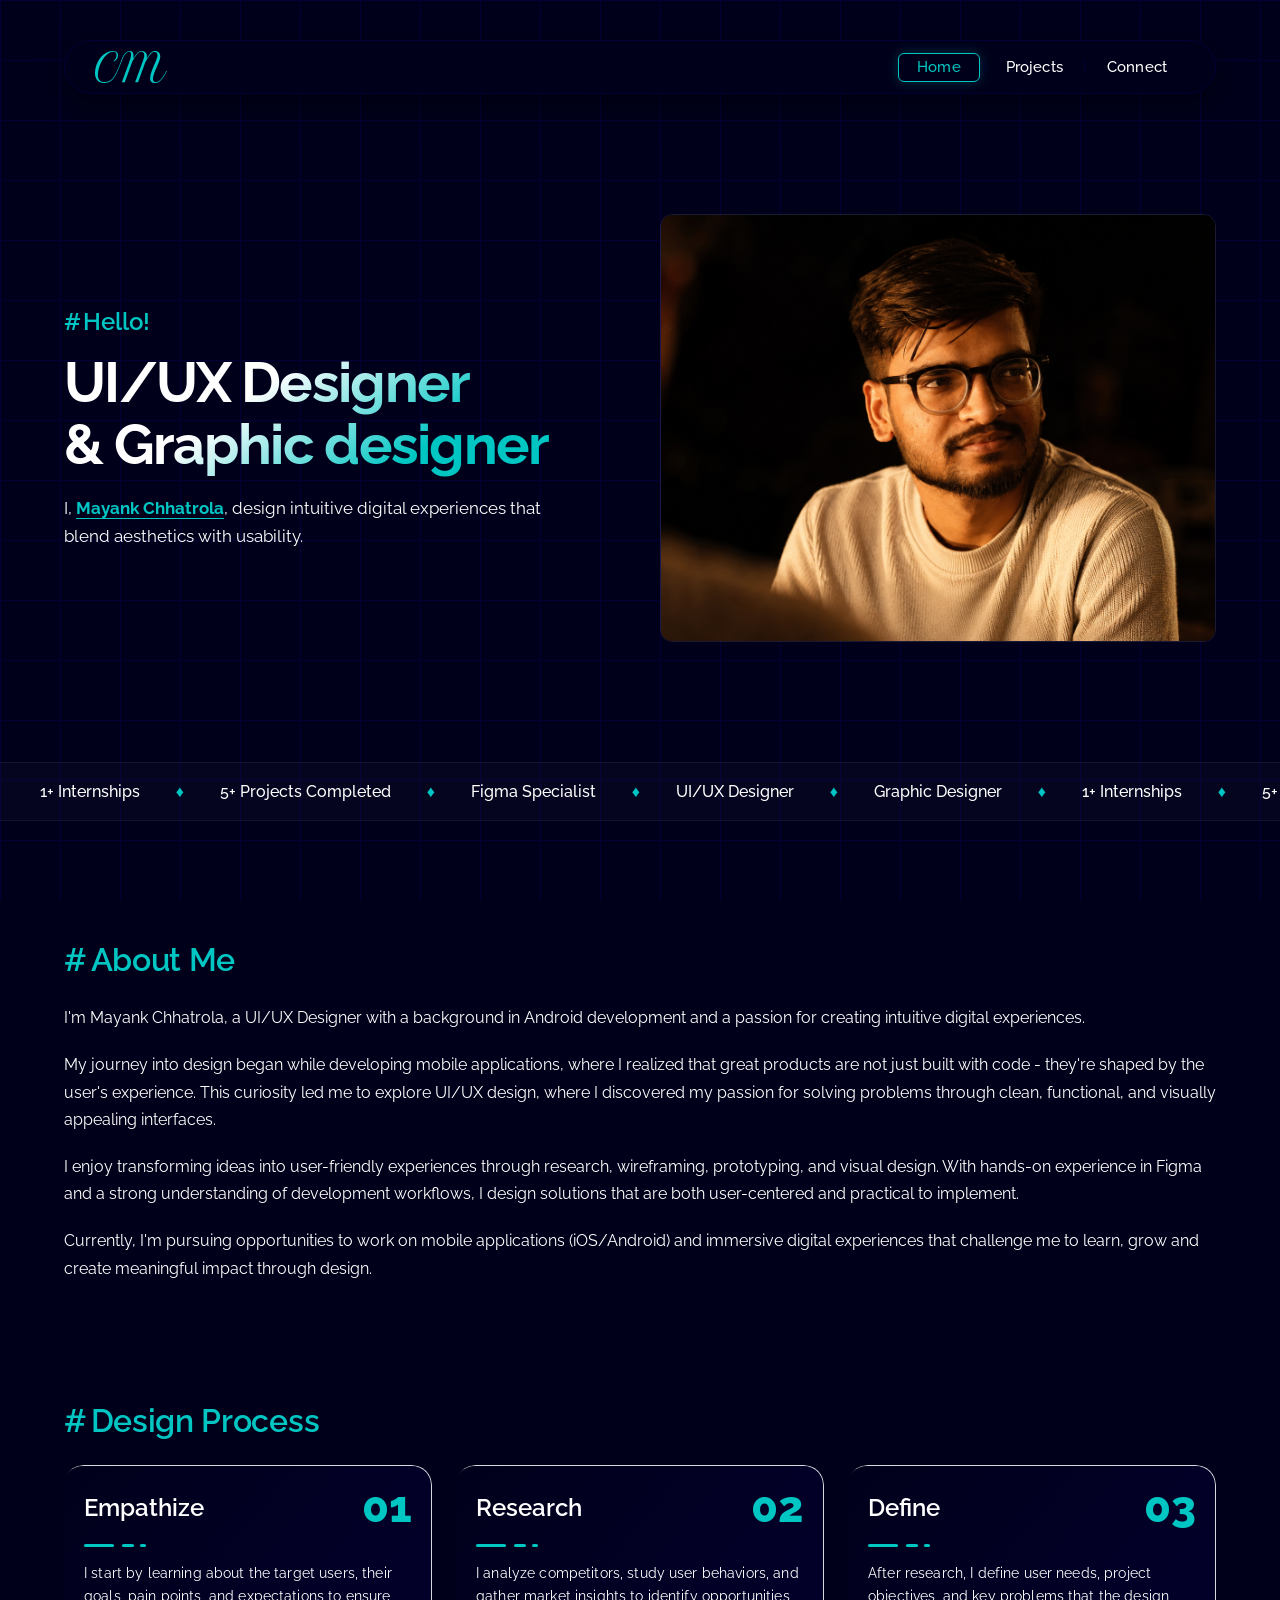
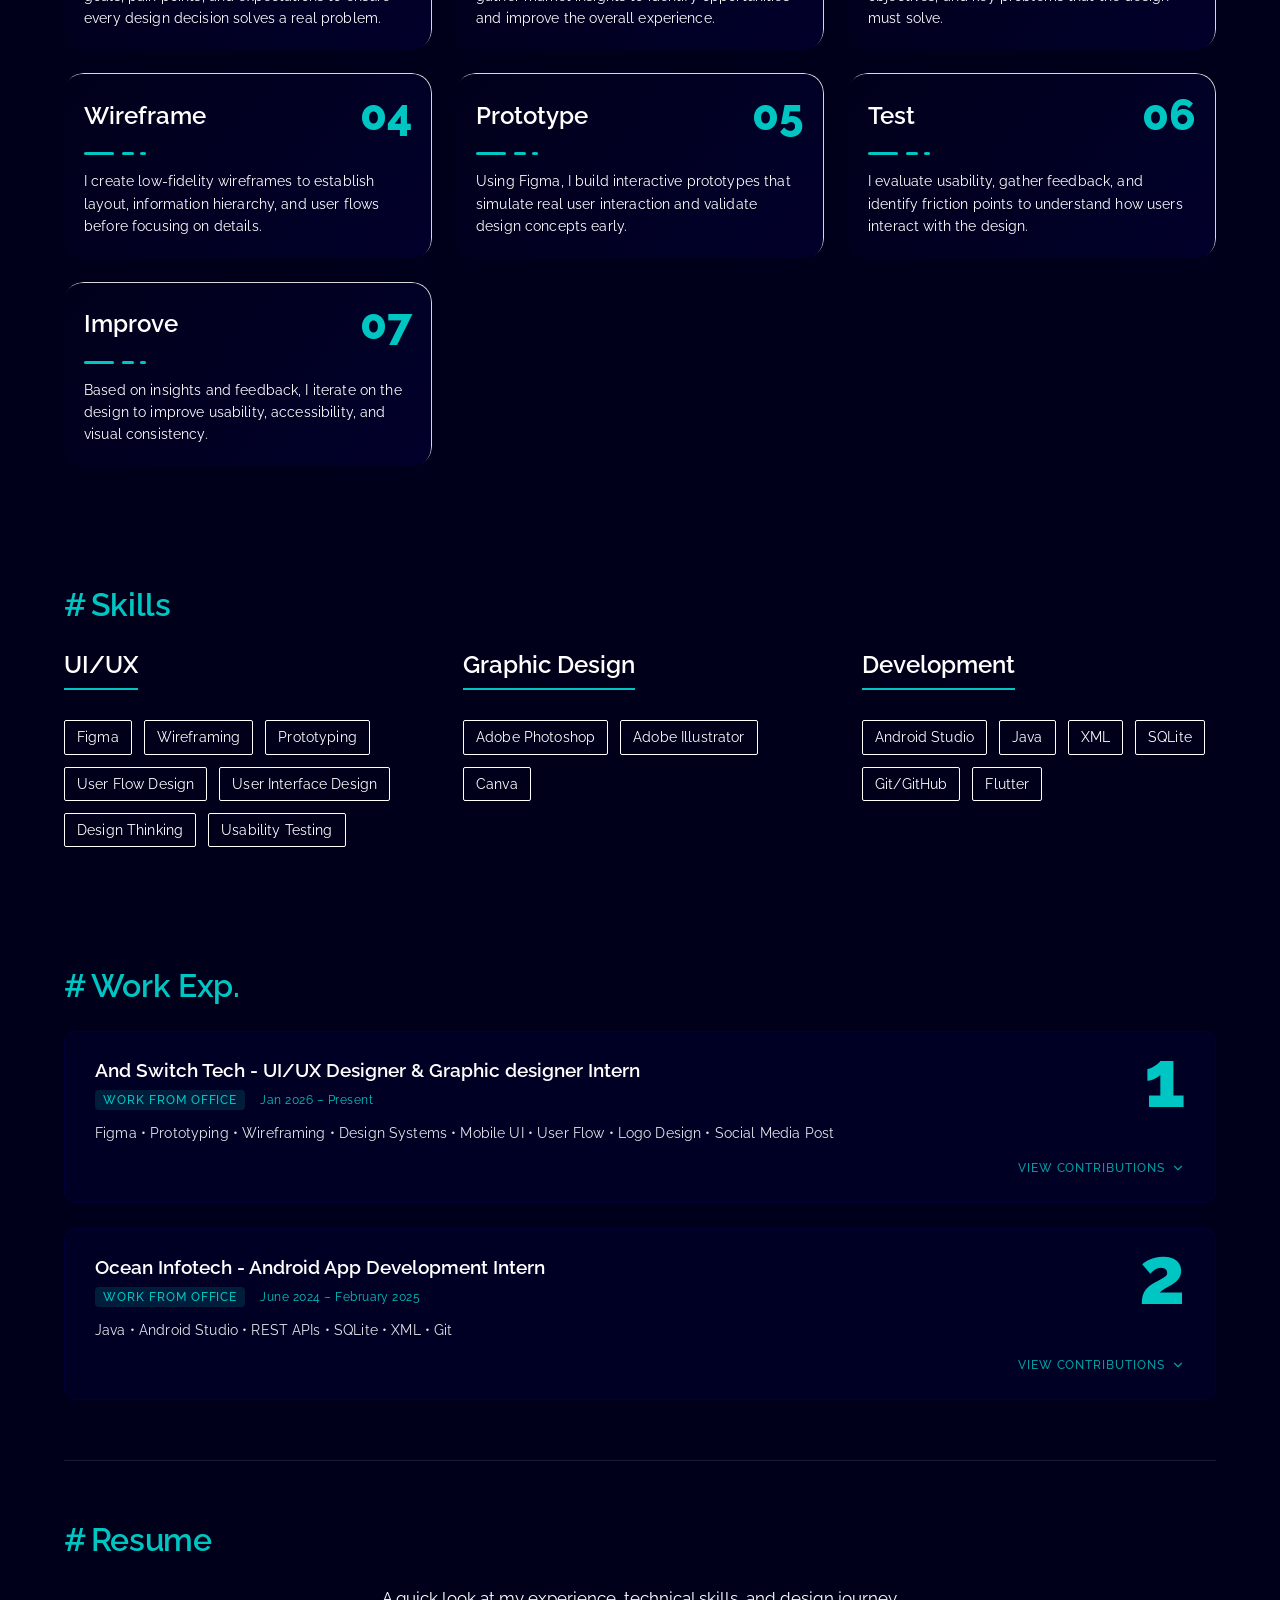
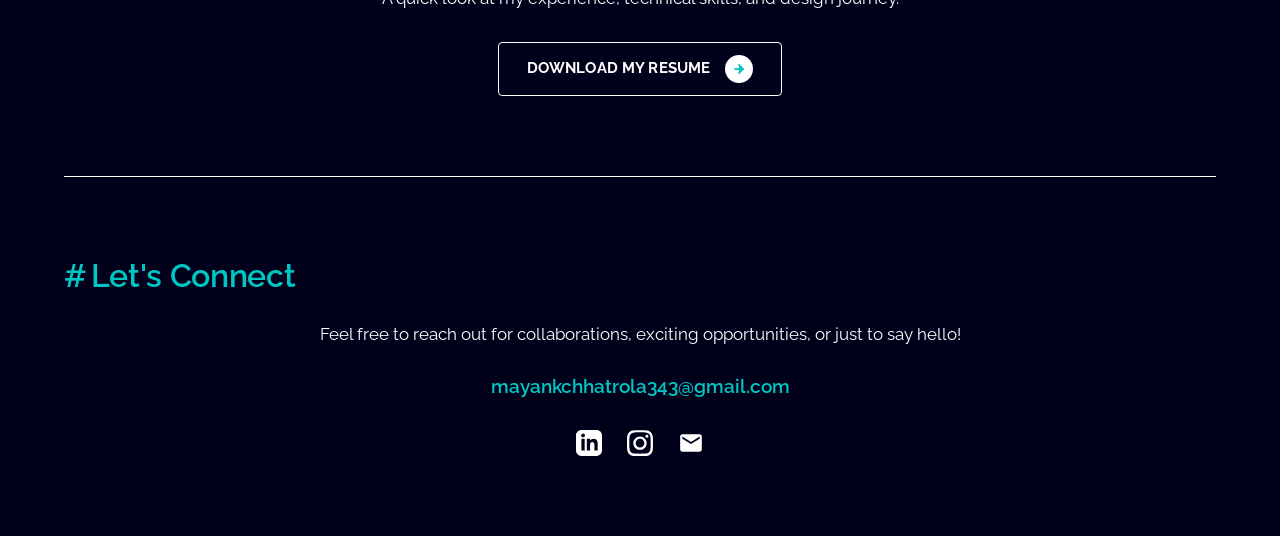
==== index.html @ 487e0be3 "Add files via upload" ====
<!DOCTYPE html>
<html lang="en">

<head>
  <meta charset="UTF-8">
  <meta name="viewport" content="width=device-width, initial-scale=1.0">
  <title>Mayank Chhatrola | UI/UX & Graphic Designer</title>
  <meta name="description"
    content="Portfolio of Mayank Chhatrola, a UI/UX Designer and Graphic Designer specializing in clean, functional interfaces and beautiful digital experiences.">
  <meta property="og:title" content="Mayank Chhatrola | UI/UX & Graphic Designer">
  <meta property="og:description"
    content="Portfolio of Mayank Chhatrola, a UI/UX Designer and Graphic Designer specializing in clean, functional interfaces and beautiful digital experiences.">
  <meta property="og:image" content="assets/hero-image.png">
  <meta property="og:type" content="website">
  <meta name="twitter:card" content="summary_large_image">
  <link rel="preconnect" href="https://fonts.googleapis.com">
  <link rel="preconnect" href="https://fonts.gstatic.com" crossorigin>
  <link rel="stylesheet" href="style.css">
  <link rel="icon" type="image/png" href="assets/favicon.png">
</head>

<body>

  <!-- Navigation capsule header -->
  <header class="container header-nav">
    <nav class="nav-capsule">
      <a href="index.html" class="logo-link">
        <img class="logo-img" src="assets/logo.png" alt="Mayank Chhatrola Logo">
      </a>
      <button class="nav-toggle-btn js-nav-toggle" aria-label="Toggle Navigation" aria-expanded="false"
        aria-controls="mobile-menu">
        <span class="bar"></span>
        <span class="bar"></span>
        <span class="bar"></span>
      </button>
      <ul class="nav-menu" id="mobile-menu">
        <li class="nav-item">
          <a href="index.html" class="nav-link js-nav-link">Home</a>
        </li>
        <li class="nav-separator">|</li>
        <li class="nav-item">
          <a href="projects.html" class="nav-link js-nav-link">Projects</a>
        </li>
        <li class="nav-separator">|</li>
        <li class="nav-item">
          <a href="connect.html" class="nav-link js-nav-link">Connect</a>
        </li>
      </ul>
    </nav>
  </header>

  <main class="container">

    <!-- Hero Section -->
    <section class="hero-section">
      <div class="hero-text-col">
        <div class="hero-greeting">Hello!</div>
        <h1 class="hero-gradient-title">
          UI/UX Designer<br>
          &amp; Graphic designer
        </h1>
        <p class="hero-description">
          I, <span class="name-highlight">Mayank Chhatrola</span>, design intuitive digital experiences that blend
          aesthetics with usability.
        </p>
      </div>
      <div class="hero-img-col">
        <!-- Image placeholder with JS handler link -->
        <img class="image-placeholder js-portfolio-image" src="assets/hero-image.png"
          alt="Mayank Chhatrola Hero Profile Mockup" decoding="async" loading="eager">
      </div>

    </section>

    <!-- Scrolling Icons Marquee Section -->
    <section class="marquee-container">
      <div class="marquee-content">
        <div class="marquee-track">
          <span class="marquee-item">1+ Internships</span>
          <span class="marquee-item">5+ Projects Completed</span>
          <span class="marquee-item">Figma Specialist</span>
          <span class="marquee-item">UI/UX Designer</span>
          <span class="marquee-item">Graphic Designer</span>
        </div>
        <div class="marquee-track">
          <span class="marquee-item">1+ Internships</span>
          <span class="marquee-item">5+ Projects Completed</span>
          <span class="marquee-item">Figma Specialist</span>
          <span class="marquee-item">UI/UX Designer</span>
          <span class="marquee-item">Graphic Designer</span>
        </div>
        <div class="marquee-track">
          <span class="marquee-item">1+ Internships</span>
          <span class="marquee-item">5+ Projects Completed</span>
          <span class="marquee-item">Figma Specialist</span>
          <span class="marquee-item">UI/UX Designer</span>
          <span class="marquee-item">Graphic Designer</span>
        </div>
        <div class="marquee-track">
          <span class="marquee-item">1+ Internships</span>
          <span class="marquee-item">5+ Projects Completed</span>
          <span class="marquee-item">Figma Specialist</span>
          <span class="marquee-item">UI/UX Designer</span>
          <span class="marquee-item">Graphic Designer</span>
        </div>
      </div>
    </section>

    <!-- About Me Section -->
    <section class="about-section" id="about">
      <h2 class="section-title">About Me</h2>
      <div class="about-text">
        <p>
          I'm Mayank Chhatrola, a UI/UX Designer with a background in Android development and a passion for creating
          intuitive digital experiences.
        </p>
        <p>
          My journey into design began while developing mobile applications, where I realized that great products are
          not just built with code - they're shaped by the user's experience. This curiosity led me to explore UI/UX
          design, where I discovered my passion for solving problems through clean, functional, and visually appealing
          interfaces.
        </p>
        <p>
          I enjoy transforming ideas into user-friendly experiences through research, wireframing, prototyping, and
          visual design. With hands-on experience in Figma and a strong understanding of development workflows, I design
          solutions that are both user-centered and practical to implement.
        </p>
        <p>
          Currently, I'm pursuing opportunities to work on mobile applications (iOS/Android) and immersive digital
          experiences that challenge me to learn, grow and create meaningful impact through design.
        </p>
      </div>
    </section>

    <!-- Design Process Section -->
    <section class="design-process-section">
      <h2 class="section-title">Design Process</h2>

      <div class="process-grid">
        <!-- Box 01 -->
        <div class="process-card">

          <div class="process-header">
            <span class="process-title">Empathize</span>
            <span class="process-number">01</span>
          </div>
          <hr class="process-dashed-line">
          <p class="process-desc">
            I start by learning about the target users, their goals, pain points, and expectations to ensure every
            design decision solves a real problem.
          </p>
        </div>

        <!-- Box 02 -->
        <div class="process-card">
          <div class="process-header">
            <span class="process-title">Research</span>
            <span class="process-number">02</span>
          </div>
          <hr class="process-dashed-line">
          <p class="process-desc">
            I analyze competitors, study user behaviors, and gather market insights to identify opportunities and
            improve the overall experience.
          </p>
        </div>

        <!-- Box 03 -->
        <div class="process-card">
          <div class="process-header">
            <span class="process-title">Define</span>
            <span class="process-number">03</span>
          </div>
          <hr class="process-dashed-line">
          <p class="process-desc">
            After research, I define user needs, project objectives, and key problems that the design must solve.
          </p>
        </div>

        <!-- Box 04 -->
        <div class="process-card">
          <div class="process-header">
            <span class="process-title">Wireframe</span>
            <span class="process-number">04</span>
          </div>
          <hr class="process-dashed-line">
          <p class="process-desc">
            I create low-fidelity wireframes to establish layout, information hierarchy, and user flows before focusing
            on details.
          </p>
        </div>

        <!-- Box 05 -->
        <div class="process-card">
          <div class="process-header">
            <span class="process-title">Prototype</span>
            <span class="process-number">05</span>
          </div>
          <hr class="process-dashed-line">
          <p class="process-desc">
            Using Figma, I build interactive prototypes that simulate real user interaction and validate design concepts
            early.
          </p>
        </div>

        <!-- Box 06 -->
        <div class="process-card">
          <div class="process-header">
            <span class="process-title">Test</span>
            <span class="process-number">06</span>
          </div>
          <hr class="process-dashed-line">
          <p class="process-desc">
            I evaluate usability, gather feedback, and identify friction points to understand how users interact with
            the design.
          </p>
        </div>

        <!-- Box 07 -->
        <div class="process-card">
          <div class="process-header">
            <span class="process-title">Improve</span>
            <span class="process-number">07</span>
          </div>
          <hr class="process-dashed-line">
          <p class="process-desc">
            Based on insights and feedback, I iterate on the design to improve usability, accessibility, and visual
            consistency.
          </p>
        </div>
      </div>
    </section>

    <!-- Skills Section -->
    <section class="skills-section">
      <h2 class="section-title">Skills</h2>

      <div class="skills-grid">
        <!-- UI/UX -->
        <div class="skills-col">
          <h3 class="skill-col-title">UI/UX</h3>
          <div class="skill-list">
            <span class="skill-pill">Figma</span>
            <span class="skill-pill">Wireframing</span>
            <span class="skill-pill">Prototyping</span>
            <span class="skill-pill">User Flow Design</span>
            <span class="skill-pill">User Interface Design</span>
            <span class="skill-pill">Design Thinking</span>
            <span class="skill-pill">Usability Testing</span>
          </div>
        </div>

        <!-- Graphic Design -->
        <div class="skills-col">
          <h3 class="skill-col-title">Graphic Design</h3>
          <div class="skill-list">
            <span class="skill-pill">Adobe Photoshop</span>
            <span class="skill-pill">Adobe Illustrator</span>
            <span class="skill-pill">Canva</span>
          </div>
        </div>

        <!-- Development -->
        <div class="skills-col">
          <h3 class="skill-col-title">Development</h3>
          <div class="skill-list">
            <span class="skill-pill">Android Studio</span>
            <span class="skill-pill">Java</span>
            <span class="skill-pill">XML</span>
            <span class="skill-pill">SQLite</span>
            <span class="skill-pill">Git/GitHub</span>
            <span class="skill-pill">Flutter</span>
          </div>
        </div>
      </div>
    </section>

    <!-- Work Exp. Section -->
    <section class="experience-section">
      <h2 class="section-title">Work Exp.</h2>

      <div class="exp-list">
        <!-- Internship 1 (And Switch Tech) -->
        <div class="exp-card js-exp-card">
          <div class="exp-card-header">
            <div class="exp-card-header-left">
              <div class="exp-card-title">And Switch Tech - UI/UX Designer &amp; Graphic designer Intern</div>
              <div class="exp-card-sub">
                <span class="exp-work-tag">Work From Office</span>
                <span class="exp-card-date">Jan 2026 – Present</span>
              </div>
              <div class="exp-card-skills">
                Figma • Prototyping • Wireframing • Design Systems • Mobile UI • User Flow • Logo Design • Social Media
                Post
              </div>
            </div>
            <div class="exp-card-header-right">
              <div class="exp-card-number">1</div>
            </div>
          </div>

          <div class="exp-accordion-toggle" aria-expanded="false" role="button" tabindex="0">
            <span class="js-toggle-text">View Contributions</span>
            <svg class="exp-toggle-icon js-toggle-icon" width="14" height="14" viewBox="0 0 24 24" fill="none"
              stroke="currentColor" stroke-width="2" stroke-linecap="round" stroke-linejoin="round" aria-hidden="true">
              <polyline points="6 9 12 15 18 9"></polyline>
            </svg>
          </div>

          <div class="exp-card-details js-exp-details" aria-hidden="true">
            <div class="exp-details-inner">
              <h4 class="exp-details-title">Key Contributions</h4>
              <ul class="exp-details-list">
                <li>Designed mobile application wireframes and high-fidelity UI screens in Figma following modern design
                  principles.</li>
                <li>Built interactive prototypes to validate user flows and improve navigation before development.</li>
                <li>Collaborated closely with developers to ensure accurate implementation and maintain design
                  consistency.</li>
                <li>Applied typography, spacing, color systems, and visual hierarchy to create clean, accessible
                  interfaces.</li>
                <li>Participated in design reviews and iterated on feedback to continuously enhance the user experience.
                </li>
                <li>Created supporting visual assets, including icons and illustrations, to strengthen the product's
                  visual identity.</li>
              </ul>
            </div>
          </div>
        </div>

        <!-- Internship 2 (Ocean Infotech) -->
        <div class="exp-card js-exp-card">
          <div class="exp-card-header">
            <div class="exp-card-header-left">
              <div class="exp-card-title">Ocean Infotech - Android App Development Intern</div>
              <div class="exp-card-sub">
                <span class="exp-work-tag">Work From Office</span>
                <span class="exp-card-date">June 2024 – February 2025</span>
              </div>
              <div class="exp-card-skills">
                Java • Android Studio • REST APIs • SQLite • XML • Git
              </div>
            </div>
            <div class="exp-card-header-right">
              <div class="exp-card-number">2</div>
            </div>
          </div>

          <div class="exp-accordion-toggle" aria-expanded="false" role="button" tabindex="0">
            <span class="js-toggle-text">View Contributions</span>
            <svg class="exp-toggle-icon js-toggle-icon" width="14" height="14" viewBox="0 0 24 24" fill="none"
              stroke="currentColor" stroke-width="2" stroke-linecap="round" stroke-linejoin="round" aria-hidden="true">
              <polyline points="6 9 12 15 18 9"></polyline>
            </svg>
          </div>

          <div class="exp-card-details js-exp-details" aria-hidden="true">
            <div class="exp-details-inner">
              <h4 class="exp-details-title">Key Contributions</h4>
              <ul class="exp-details-list">
                <li>Designed mobile application wireframes and high-fidelity UI screens in Figma following modern design
                  principles.</li>
                <li>Built interactive prototypes to validate user flows and improve navigation before development.</li>
                <li>Collaborated closely with developers to ensure accurate implementation and maintain design
                  consistency.</li>
                <li>Applied typography, spacing, color systems, and visual hierarchy to create clean, accessible
                  interfaces.</li>
                <li>Participated in design reviews and iterated on feedback to continuously enhance the user experience.
                </li>
                <li>Created supporting visual assets, including icons and illustrations, to strengthen the product's
                  visual identity.</li>
              </ul>
            </div>
          </div>
        </div>
      </div>
    </section>

    <!-- Resume Section -->
    <section class="resume-section">
      <h2 class="section-title" id="resume">Resume</h2>
      <p class="resume-desc">A quick look at my experience, technical skills, and design journey.</p>
      <div class="resume-btn-container">
        <a href="https://drive.google.com/file/d/1R5UTIlZV-FswyALr0wPgxHbS539or9gP/view?usp=sharing" target="_blank"
          class="btn-download-resume js-download-resume">
          <span>DOWNLOAD MY RESUME</span>
          <div class="arrow-circle">
            <!-- Arrow SVG -->
            <svg class="resume-arrow-icon" viewBox="0 0 24 24" fill="none" stroke="currentColor" stroke-width="3"
              stroke-linecap="round" stroke-linejoin="round">
              <line x1="5" y1="12" x2="19" y2="12"></line>
              <polyline points="12 5 19 12 12 19"></polyline>
            </svg>
          </div>
        </a>
      </div>
    </section>

    <!-- Let's Connect Footer -->
    <footer class="connect-section" id="connect">
      <h2 class="section-title">Let's Connect</h2>
      <p class="connect-desc">Feel free to reach out for collaborations, exciting opportunities, or just to say hello!
      </p>
      <a href="mailto:mayankchhatrola343@gmail.com" class="connect-email">mayankchhatrola343@gmail.com</a>

      <ul class="social-links">
        <li>
          <a href="https://www.linkedin.com/in/mayank-chhatrola-0a7b10292" target="_blank" aria-label="LinkedIn"
            class="social-icon-link">
            <!-- LinkedIn SVG Icon -->
            <svg viewBox="0 0 24 24">
              <path
                d="M19 0h-14c-2.761 0-5 2.239-5 5v14c0 2.761 2.239 5 5 5h14c2.762 0 5-2.239 5-5v-14c0-2.761-2.238-5-5-5zm-11 19h-3v-11h3v11zm-1.5-12.268c-.966 0-1.75-.779-1.75-1.75s.784-1.75 1.75-1.75 1.75.779 1.75 1.75-.784 1.75-1.75 1.75zm13.5 12.268h-3v-5.604c0-3.368-4-3.113-4 0v5.604h-3v-11h3v1.765c1.396-2.586 7-2.777 7 2.476v6.759z" />
            </svg>
          </a>
        </li>
        <li>
          <a href="https://www.instagram.com/mayank.chhatrola?igsh=YTh2ZDJmMm5wZDFm" target="_blank"
            aria-label="Instagram" class="social-icon-link">
            <!-- Instagram SVG Icon -->
            <svg viewBox="0 0 24 24">
              <path
                d="M12 2.163c3.204 0 3.584.012 4.85.07 3.252.148 4.771 1.691 4.919 4.919.058 1.265.069 1.645.069 4.849 0 3.205-.012 3.584-.069 4.849-.149 3.225-1.664 4.771-4.919 4.919-1.266.058-1.644.07-4.85.07-3.204 0-3.584-.012-4.849-.07-3.26-.149-4.771-1.699-4.919-4.92-.058-1.265-.07-1.644-.07-4.849 0-3.204.013-3.583.07-4.849.149-3.227 1.664-4.771 4.919-4.919 1.266-.057 1.645-.069 4.849-.069zm0-2c-3.259 0-3.667.014-4.947.072-4.358.2-6.78 2.618-6.98 6.98-.059 1.281-.073 1.689-.073 4.948 0 3.259.014 3.668.072 4.948.2 4.358 2.618 6.78 6.98 6.98 1.281.058 1.689.072 4.948.072 3.259 0 3.668-.014 4.948-.072 4.354-.2 6.782-2.618 6.979-6.98.059-1.28.073-1.689.073-4.948 0-3.259-.014-3.667-.072-4.947-.196-4.354-2.617-6.78-6.979-6.98-1.281-.059-1.69-.073-4.949-.073zm0 5.838c-3.403 0-6.162 2.759-6.162 6.162s2.759 6.163 6.162 6.163 6.162-2.759 6.162-6.163c0-3.403-2.759-6.162-6.162-6.162zm0 10.162c-2.209 0-4-1.79-4-4 0-2.209 1.791-4 4-4s4 1.791 4 4c0 2.21-1.791 4-4 4zm6.406-11.845c-.796 0-1.441.645-1.441 1.44s.645 1.44 1.441 1.44c.795 0 1.439-.645 1.439-1.44s-.644-1.44-1.439-1.44z" />
            </svg>
          </a>
        </li>
        <li>
          <a href="mailto:mayankchhatrola343@gmail.com" target="_blank" aria-label="Gmail" class="social-icon-link">
            <!-- Gmail SVG Envelope Icon -->
            <svg viewBox="0 0 24 24">
              <path
                d="M20 4H4c-1.1 0-1.99.9-1.99 2L2 18c0 1.1.9 2 2 2h16c1.1 0 2-.9 2-2V6c0-1.1-.9-2-2-2zm0 4l-8 5-8-5V6l8 5 8-5v2z" />
            </svg>
          </a>
        </li>
      </ul>
    </footer>

  </main>

  <script src="script.js"></script>
</body>

</html>
---- style.css ----
/* 
  Portfolio Style Sheet
  Designer: Mayank Chhatrola (UI/UX & Graphic Designer)
  Font: Raleway
  Color Scheme: Dark Blue/Indigo (#01001B) with Glowing Teal highlights (#00C6C3)
*/

/* --- Font Setup --- */
@import url('https://fonts.googleapis.com/css2?family=Playball&family=Raleway:wght@400;500;600;700;800&display=swap');

/* --- Custom Variables & Reset --- */
:root {
  /* Font Families */
  --font-primary: 'Raleway', sans-serif;
  --font-cursive: 'Playball', cursive;
  --font-accent: 'Raleway', sans-serif;

  /* --- Unified Typography Sizing (Fluid clamp curves) --- */
  --fs-hero-title: clamp(40px, 4.5vw, 56px);
  --fs-page-heading: clamp(32px, 3.5vw, 42px);
  --fs-section-heading: clamp(26px, 2.5vw, 32px);
  --fs-sub-heading: clamp(20px, 2vw, 24px);
  --fs-card-title: clamp(18px, 1.5vw, 20px);
  --fs-large-body: clamp(17px, 1.25vw, 18px);
  --fs-body: 16px;
  --fs-small-body: 14px;
  --fs-label: 12px;
  --fs-button: 15px;
  --fs-navigation: 15px;
  --fs-caption: 12px;

  /* Font Weights */
  --fw-hero-title: 700;
  --fw-page-heading: 700;
  --fw-section-heading: 600;
  --fw-sub-heading: 600;
  --fw-card-title: 600;
  --fw-large-body: 400;
  --fw-body: 400;
  --fw-small-body: 400;
  --fw-label: 500;
  --fw-button: 500;
  --fw-navigation: 500;
  --fw-caption: 400;

  /* Line Heights */
  --lh-hero-title: 1.1;
  --lh-page-heading: 1.15;
  --lh-section-heading: 1.2;
  --lh-sub-heading: 1.3;
  --lh-card-title: 1.4;
  --lh-large-body: 1.65;
  --lh-body: 1.7;
  --lh-small-body: 1.6;
  --lh-label: 1.4;
  --lh-button: 1.0;
  --lh-navigation: 1.0;
  --lh-caption: 1.5;

  /* Letter Spacings */
  --ls-hero-title: -0.03em;
  --ls-page-heading: -0.02em;
  --ls-section-heading: -0.01em;
  --ls-sub-heading: 0em;
  --ls-card-title: 0em;
  --ls-large-body: 0em;
  --ls-body: 0em;
  --ls-small-body: 0.01em;
  --ls-label: 0.08em;
  --ls-button: 0.01em;
  --ls-navigation: 0.01em;
  --ls-caption: 0.04em;

  /* Colors */
  --color-bg: #01001B;
  --color-text-main: #FFFFFF;
  --color-accent: #00C6C3;
  /* Label color */
  --color-grid: #020036;
  /* Grid lines color */
  --color-border: rgba(255, 255, 255, 0.1);
  --color-card-bg-gradient-start: #01001B;
  --color-card-bg-gradient-end: #02002B;
  --velor-dark-background: #111111;
  --velor-off-white: #FEFEFE;
  --velor-forest-green: #0E3B2E;
}

* {
  box-sizing: border-box;
  margin: 0;
  padding: 0;
}

/* Accessibility: Better focus states for keyboard navigation */
*:focus-visible {
  outline: 2px solid var(--color-accent);
  outline-offset: 4px;
}

/* Accessibility: Respect user settings for reduced motion */
@media (prefers-reduced-motion: reduce) {
  * {
    animation-duration: 0.01ms !important;
    animation-iteration-count: 1 !important;
    transition-duration: 0.01ms !important;
    scroll-behavior: auto !important;
  }
}

html {
  scroll-behavior: smooth;
}

/* --- Unified Typography Helper Classes --- */
.font-hero-title {
  font-size: var(--fs-hero-title);
  font-weight: var(--fw-hero-title);
  line-height: var(--lh-hero-title);
  letter-spacing: var(--ls-hero-title);
}

.font-page-heading {
  font-size: var(--fs-page-heading);
  font-weight: var(--fw-page-heading);
  line-height: var(--lh-page-heading);
  letter-spacing: var(--ls-page-heading);
}

.font-section-heading {
  font-size: var(--fs-section-heading);
  font-weight: var(--fw-section-heading);
  line-height: var(--lh-section-heading);
  letter-spacing: var(--ls-section-heading);
}

.font-sub-heading {
  font-size: var(--fs-sub-heading);
  font-weight: var(--fw-sub-heading);
  line-height: var(--lh-sub-heading);
  letter-spacing: var(--ls-sub-heading);
}

.font-card-title {
  font-size: var(--fs-card-title);
  font-weight: var(--fw-card-title);
  line-height: var(--lh-card-title);
  letter-spacing: var(--ls-card-title);
}

.font-large-body {
  font-size: var(--fs-large-body);
  font-weight: var(--fw-large-body);
  line-height: var(--lh-large-body);
  letter-spacing: var(--ls-large-body);
}

.font-body {
  font-size: var(--fs-body);
  font-weight: var(--fw-body);
  line-height: var(--lh-body);
  letter-spacing: var(--ls-body);
}

.font-small-body {
  font-size: var(--fs-small-body);
  font-weight: var(--fw-small-body);
  line-height: var(--lh-small-body);
  letter-spacing: var(--ls-small-body);
}

.font-label {
  font-size: var(--fs-label);
  font-weight: var(--fw-label);
  line-height: var(--lh-label);
  letter-spacing: var(--ls-label);
  text-transform: uppercase;
}

.font-caption {
  font-size: var(--fs-caption);
  font-weight: var(--fw-caption);
  line-height: var(--lh-caption);
  letter-spacing: var(--ls-caption);
}

.font-button {
  font-size: var(--fs-button);
  font-weight: var(--fw-button);
  line-height: var(--lh-button);
  letter-spacing: var(--ls-button);
}

.font-navigation {
  font-size: var(--fs-navigation);
  font-weight: var(--fw-navigation);
  line-height: var(--lh-navigation);
  letter-spacing: var(--ls-navigation);
}

body {
  background-color: var(--color-bg);
  color: var(--color-text-main);
  font-family: var(--font-primary);
  line-height: 1.6;
  overflow-x: hidden;
  position: relative;
}

/* --- Indigo/Blue Grid Background --- */
body::before {
  content: '';
  position: fixed;
  top: 0;
  left: 0;
  width: 100vw;
  height: 100vh;
  background-image:
    linear-gradient(to right, var(--color-grid) 1px, transparent 1px),
    linear-gradient(to bottom, var(--color-grid) 1px, transparent 1px);
  background-size: 60px 60px;
  pointer-events: none;
  z-index: -1;
}

/* --- Layout Containers --- */
.container {
  width: 90%;
  max-width: 1200px;
  margin: 0 auto;
  padding: 20px 0;
}

/* --- Navigation Capsule --- */
.header-nav {
  position: sticky;
  top: 20px;
  z-index: 100;
  margin-bottom: 40px;
}

.nav-capsule {
  background: rgba(1, 0, 27, 0.7);
  /* glassmorphism navigation background */
  backdrop-filter: blur(12px);
  border: 1px solid var(--color-grid);
  border-radius: 50px;
  display: flex;
  justify-content: space-between;
  align-items: center;
  padding: 10px 30px;
  box-shadow: 0 10px 30px rgba(0, 0, 0, 0.4);
  max-width: 1200px;
  margin: 0 auto;
}

.nav-toggle-btn {
  display: none;
  background: transparent;
  border: none;
  cursor: pointer;
  flex-direction: column;
  justify-content: space-between;
  width: 25px;
  height: 18px;
  padding: 0;
  z-index: 105;
  /* Must be above mobile menu */
}

.nav-toggle-btn .bar {
  width: 100%;
  height: 2px;
  background-color: var(--color-text-main);
  transition: all 0.3s cubic-bezier(0.16, 1, 0.3, 1);
  border-radius: 2px;
}

.nav-toggle-btn.active .bar:nth-child(1) {
  transform: translateY(8px) rotate(45deg);
  background-color: var(--color-accent);
}

.nav-toggle-btn.active .bar:nth-child(2) {
  opacity: 0;
}

.nav-toggle-btn.active .bar:nth-child(3) {
  transform: translateY(-8px) rotate(-45deg);
  background-color: var(--color-accent);
}

.logo-link {
  text-decoration: none;
  display: flex;
  align-items: center;
}

.logo-text {
  font-family: var(--font-cursive);
  font-size: 28px;
  color: var(--color-accent);
  font-weight: bold;
}

.logo-img {
  height: 32px;
  width: auto;
  display: block;
}

.nav-menu {
  display: flex;
  align-items: center;
  list-style: none;
}

.nav-item {
  display: flex;
  align-items: center;
}

.nav-link {
  font-family: var(--font-primary);
  font-size: var(--fs-navigation);
  font-weight: var(--fw-navigation);
  line-height: var(--lh-navigation);
  letter-spacing: var(--ls-navigation);
  color: var(--color-text-main);
  text-decoration: none;
  transition: all 0.3s ease;
  padding: 6px 18px;
}

.nav-link:hover {
  color: var(--color-accent);
}

.nav-separator {
  color: var(--color-grid);
  margin: 0 2px;
  font-size: 16px;
  user-select: none;
}

.nav-link.active-link {
  border: 1.5px solid var(--color-accent);
  border-radius: 6px;
  color: var(--color-accent);
  font-weight: var(--fw-navigation);
  box-shadow: 0 0 12px rgba(0, 198, 195, 0.25);
}

/* --- Section Headings --- */
.section-title {
  font-size: var(--fs-section-heading);
  font-weight: var(--fw-section-heading);
  line-height: var(--lh-section-heading);
  letter-spacing: var(--ls-section-heading);
  color: var(--color-accent);
  margin-bottom: 25px;
  display: flex;
  align-items: center;
}

.section-title::before {
  content: '#';
  margin-right: 4px;
  color: var(--color-accent);
}

/* --- Placeholders --- */
.image-placeholder {
  width: 100%;
  height: 100%;
  display: block;
  object-fit: cover;
  border: 1.5px solid var(--color-border);
  border-radius: 12px;
  transition: border-color 0.3s ease, transform 0.5s ease;
}

.image-placeholder:hover {
  border-color: var(--color-accent);
}

/* CSS fallback styles if an image tag is replaced by JS fallback */
.placeholder-replacement {
  aspect-ratio: 1.5;
  min-height: 250px;
  background-color: #1E1E2F;
  border: 1.5px solid var(--color-border);
  border-radius: 12px;
  display: flex;
  flex-direction: column;
  align-items: center;
  justify-content: center;
  color: var(--color-text-muted);
  font-size: var(--fs-small-body);
  font-family: var(--font-primary);
  text-align: center;
  padding: 25px;
  transition: border-color 0.3s ease, background-color 0.3s ease, transform 0.5s ease;
}

.placeholder-replacement:hover {
  border-color: var(--color-accent) !important;
  background-color: #25253F !important;
}

/* --- Hero Section --- */
.hero-section {
  display: flex;
  align-items: center;
  justify-content: space-between;
  gap: 40px;
  padding: 60px 0;
}

.hero-text-col {
  width: 50%;
  display: flex;
  flex-direction: column;
}


.hero-img-col {
  width: 50%;
  aspect-ratio: 1.3;
  height: auto;
  overflow: hidden;
  border-radius: 12px;
}

.hero-greeting {
  font-size: var(--fs-sub-heading);
  font-weight: var(--fw-sub-heading);
  line-height: var(--lh-sub-heading);
  letter-spacing: var(--ls-sub-heading);
  color: var(--color-accent);
  margin-bottom: 15px;
}

.hero-greeting::before {
  content: '#';
  color: var(--color-accent);
  margin-right: 2px;
}

.hero-gradient-title {
  font-size: var(--fs-hero-title);
  font-weight: var(--fw-hero-title);
  line-height: var(--lh-hero-title);
  letter-spacing: var(--ls-hero-title);
  font-family: var(--font-accent);
  background: linear-gradient(145deg, var(--color-text-main), var(--color-text-main), var(--color-accent), var(--color-accent));
  -webkit-background-clip: text;
  background-clip: text;
  -webkit-text-fill-color: transparent;
  padding-bottom: 0.15em;
  margin-bottom: 10px;
}

.hero-description {
  font-size: var(--fs-large-body);
  font-weight: var(--fw-large-body);
  line-height: var(--lh-large-body);
  letter-spacing: var(--ls-large-body);
  color: var(--color-text-main);
  max-width: 500px;
}

.hero-description span.name-highlight {
  color: var(--color-accent);
  font-weight: bold;
  border-bottom: 1.5px solid var(--color-accent);
}

/* --- Scrolling Marquee Section --- */
.marquee-container {
  width: 100vw;
  position: relative;
  left: 50%;
  transform: translateX(-50%);
  overflow: hidden;
  padding: 15px 0;
  margin: 60px 0;
  background: rgba(255, 255, 255, 0.02);
  border-top: 1px solid rgba(255, 255, 255, 0.05);
  border-bottom: 1px solid rgba(255, 255, 255, 0.05);
}

.marquee-content {
  display: flex;
  width: 100%;
}

.marquee-track {
  display: flex;
  align-items: center;
  flex-shrink: 0;
  animation: marquee-scroll 20s linear infinite;
}

.marquee-item {
  font-size: var(--fs-body);
  font-weight: var(--fw-button);
  line-height: var(--lh-body);
  letter-spacing: var(--ls-body);
  color: var(--color-text-main);
  padding: 0 40px;
  position: relative;
  white-space: nowrap;
}

.marquee-item::after {
  content: '♦';
  position: absolute;
  right: -4px;
  color: var(--color-accent);
}

@keyframes marquee-scroll {
  0% {
    transform: translate3d(0, 0, 0);
  }

  100% {
    transform: translate3d(-100%, 0, 0);
  }
}

/* --- About Me Section --- */
.about-section {
  padding: 60px 0;
}

.about-text {
  font-size: var(--fs-body);
  font-weight: var(--fw-body);
  line-height: var(--lh-body);
  letter-spacing: var(--ls-body);
  color: var(--color-text-main);
  display: flex;
  flex-direction: column;
  gap: 20px;
}

/* --- Designing Process Section --- */
.design-process-section {
  padding: 60px 0;
}

.process-grid {
  display: grid;
  grid-template-columns: repeat(3, 1fr);
  gap: 24px;
}

.process-card {
  position: relative;
  overflow: hidden;
  border-radius: 20px;
  padding: 20px;
  background: linear-gradient(130deg,
      var(--color-card-bg-gradient-start),
      var(--color-card-bg-gradient-end));
}

.process-card::before {
  content: "";
  position: absolute;
  top: 0;
  right: 0;
  width: 100%;
  height: 100%;
  border-top: 1px solid #d8d8d8;
  border-right: 1px solid #d8d8d8;
  border-radius: 20px;
  transition: .4s ease;
}

.process-card:hover::before {
  width: 0;
  height: 0;
}

.process-card::after {
  content: "";
  position: absolute;
  bottom: 0;
  left: 0;
  width: 0;
  height: 0;
  border-left: 1px solid #d8d8d8;
  border-bottom: 1px solid #d8d8d8;
  border-radius: 20px;
  transition: .4s ease;
}

.process-card:hover::after {
  width: 100%;
  height: 100%;
}

/* .process-card {
  position: relative;
  background: linear-gradient(130deg, var(--color-card-bg-gradient-start), var(--color-card-bg-gradient-end));
  border: 1px solid var(--color-border);
  border-radius: 12px;
  padding: 28px;
  height: 100%;
  display: flex;
  flex-direction: column;
  justify-content: flex-start;
  transition: border-color 0.3s ease, box-shadow 0.3s ease;
}

.process-card:hover {
  border-color: var(--color-accent);
  box-shadow: 0 0 15px rgba(0, 198, 195, 0.25);
} */

.process-header {
  display: flex;
  justify-content: space-between;
  align-items: center;
  margin-bottom: 5px;
}

.process-title {
  font-size: var(--fs-sub-heading);
  font-weight: var(--fw-sub-heading);
  line-height: var(--lh-sub-heading);
  letter-spacing: var(--ls-sub-heading);
  color: var(--color-text-main);
}

.process-number {
  font-size: 44px;
  font-family: var(--font-accent);
  font-weight: 800;
  color: rgba(0, 198, 195);
  /* label color at 30% opacity */
  line-height: 1;
}

.process-dashed-line {
  border: none;
  position: relative;
  width: 30px;
  height: 3px;
  background-color: var(--color-accent);
  border-radius: 2px;
  margin: 15px 0;
  overflow: visible;
}

.process-dashed-line::before {
  content: '';
  position: absolute;
  top: 0;
  left: 38px;
  width: 12px;
  height: 3px;
  background-color: var(--color-accent);
  border-radius: 2px;
}

.process-dashed-line::after {
  content: '';
  position: absolute;
  top: 0;
  left: 56px;
  width: 6px;
  height: 3px;
  background-color: var(--color-accent);
  border-radius: 2px;
}

.process-desc {
  font-size: var(--fs-small-body);
  font-weight: var(--fw-small-body);
  line-height: var(--lh-small-body);
  letter-spacing: var(--ls-small-body);
  color: var(--color-text-main);
}

.process-box.item-7 {
  grid-column: span 1;
}

/* --- Skills Section --- */
.skills-section {
  padding: 60px 0;
}

.skills-grid {
  display: grid;
  grid-template-columns: repeat(3, 1fr);
  gap: 45px;
}

.skill-col-title {
  font-size: var(--fs-sub-heading);
  font-weight: var(--fw-sub-heading);
  line-height: var(--lh-sub-heading);
  letter-spacing: var(--ls-sub-heading);
  color: var(--color-text-main);
  margin-bottom: 20px;
  border-bottom: 2px solid var(--color-accent);
  /* underline of label color */
  padding-bottom: 8px;
  display: inline-block;
}

.skill-list {
  display: flex;
  flex-wrap: wrap;
  gap: 12px;
  margin-top: 10px;
}

.skill-pill {
  border: 1px solid var(--color-text-main);
  /* rectangle border of text color (white) */
  border-radius: 2px;
  padding: 5px 12px;
  font-size: var(--fs-small-body);
  font-weight: var(--fw-small-body);
  line-height: var(--lh-small-body);
  letter-spacing: var(--ls-small-body);
  color: var(--color-text-main);
  /* text color is white */
  cursor: default;
  transition: border-color 0.3s ease;
  background: transparent;
}

.skill-pill:hover {
  border-color: var(--color-accent);
  /* hover border changes to label color */
  background: transparent;
  box-shadow: none;
  transform: none;
}

/* --- Work Experience --- */
.experience-section {
  padding: 60px 0;
}

.exp-list {
  display: flex;
  flex-direction: column;
  gap: 25px;
}

.exp-card {
  background: rgba(2, 0, 54, 0.4);
  border: 1px solid var(--color-grid);
  border-radius: 12px;
  padding: 25px 30px;
  position: relative;
  cursor: pointer;
  overflow: hidden;
  transition: all 0.3s ease;
}

.exp-card:hover {
  border-color: var(--color-accent);
  background: rgba(2, 0, 54, 0.6);
}

.exp-card-header {
  display: grid;
  grid-template-columns: 1fr auto;
  align-items: flex-start;
  position: relative;
  z-index: 2;
}

.exp-card-title {
  font-size: var(--fs-card-title);
  font-weight: var(--fw-card-title);
  line-height: var(--lh-card-title);
  letter-spacing: var(--ls-card-title);
  color: var(--color-text-main);
  margin-bottom: 6px;
}

.exp-card-sub {
  display: flex;
  align-items: center;
  gap: 15px;
  margin-bottom: 12px;
}

.exp-work-tag {
  font-size: var(--fs-label);
  font-weight: var(--fw-label);
  line-height: var(--lh-label);
  letter-spacing: var(--ls-label);
  text-transform: uppercase;
  background: rgba(0, 198, 195, 0.15);
  color: var(--color-accent);
  padding: 2px 8px;
  border-radius: 4px;
}

.exp-card-date {
  font-size: var(--fs-caption);
  font-weight: var(--fw-caption);
  line-height: var(--lh-caption);
  letter-spacing: var(--ls-caption);
  color: var(--color-accent);
}

.exp-card-skills {
  font-size: var(--fs-small-body);
  font-weight: var(--fw-small-body);
  line-height: var(--lh-small-body);
  letter-spacing: var(--ls-small-body);
  color: var(--color-text-main);
  opacity: 0.9;
}

.exp-card-header-right {
  position: absolute;
  right: 0;
  top: -10px;
  z-index: -1;
}

.exp-card-number {
  font-size: 80px;
  font-family: var(--font-accent);
  /* Raleway */
  font-weight: 800;
  /* Extra bold */
  color: rgba(0, 198, 195);
  /* 30% label color */
  line-height: 0.8;
  user-select: none;
}

/* Accordion details toggle visual */
.exp-accordion-toggle {
  display: flex;
  align-items: center;
  justify-content: flex-end;
  gap: 6px;
  font-size: var(--fs-label);
  font-weight: var(--fw-label);
  line-height: var(--lh-label);
  letter-spacing: var(--ls-label);
  text-transform: uppercase;
  color: var(--color-accent);
  margin-top: 15px;
  opacity: 0.8;
  transition: opacity 0.3s ease;
}

.exp-card:hover .exp-accordion-toggle {
  opacity: 1;
}

.exp-toggle-icon {
  transition: transform 0.3s ease;
}

/* Hidden details transition box */
.exp-card-details {
  max-height: 0;
  overflow: hidden;
  transition: max-height 0.4s cubic-bezier(0.4, 0, 0.2, 1);
}

.exp-details-inner {
  padding-top: 20px;
  border-top: 1.5px dashed rgba(255, 255, 255, 0.1);
  margin-top: 15px;
}

.exp-details-title {
  font-size: var(--fs-card-title);
  font-weight: var(--fw-card-title);
  line-height: var(--lh-card-title);
  letter-spacing: var(--ls-card-title);
  color: var(--color-accent);
  margin-bottom: 12px;
  text-transform: uppercase;
}

.exp-details-list {
  list-style: none;
  display: flex;
  flex-direction: column;
  gap: 10px;
}

.exp-details-list li {
  font-size: var(--fs-small-body);
  font-weight: var(--fw-small-body);
  line-height: var(--lh-small-body);
  letter-spacing: var(--ls-small-body);
  color: var(--color-text-main);
  position: relative;
  padding-left: 20px;
}

.exp-details-list li::before {
  content: '•';
  position: absolute;
  left: 0;
  color: var(--color-accent);
  font-size: 16px;
  line-height: 1.2;
}

/* --- Resume Section --- */
.resume-section {
  padding: 60px 0;
  text-align: left;
  border-top: 1px solid var(--color-border);
}

.resume-desc {
  font-size: var(--fs-large-body);
  font-weight: var(--fw-large-body);
  line-height: var(--lh-large-body);
  letter-spacing: var(--ls-large-body);
  color: var(--color-text-main);
  margin-bottom: 30px;
  text-align: center;
}

.resume-btn-container {
  text-align: center;
  margin: 20px 0;
}

.btn-download-resume {
  background: transparent;
  border: 1.5px solid var(--color-text-main);
  /* rectangle border is text color (white) */
  color: var(--color-text-main);
  font-family: var(--font-primary);
  font-size: var(--fs-button);
  font-weight: var(--fw-button);
  line-height: var(--lh-button);
  letter-spacing: var(--ls-button);
  padding: 12px 28px;
  border-radius: 4px;
  /* subtle rectangle style */
  cursor: pointer;
  display: inline-flex;
  align-items: center;
  gap: 15px;
  text-decoration: none;
  font-weight: bold;
  transition: all 0.3s ease;
}

.btn-download-resume:hover {
  border-color: var(--color-accent);
  /* hover border changes to label color */
  color: var(--color-text-main);
  /* text stays white */
  transform: translateY(-2px);
}

.arrow-circle {
  width: 28px;
  height: 28px;
  background: var(--color-text-main);
  /* circle color is text color (white) */
  border-radius: 50%;
  display: flex;
  align-items: center;
  justify-content: center;
  color: var(--color-accent);
  /* arrow color is label color */
  transition: all 0.3s ease;
}

.resume-arrow-icon {
  width: 14px;
  height: 14px;
  fill: currentColor;
  transition: transform 0.4s ease;
}

.btn-download-resume:hover .arrow-circle {
  background: var(--color-accent);
  /* circle color changes to label color */
  color: var(--color-text-main);
  /* arrow changes to text color (white) */
}

.btn-download-resume:hover .resume-arrow-icon {
  transform: rotate(-40deg);
  /* arrow goes 140 degree */
}

/* --- Footer Connect Section --- */
.connect-section {
  padding: 80px 0 60px 0;
  text-align: center;
  border-top: 1.5px solid var(--color-text-main);
  /* one line whose color is text color (white) */
}

.connect-desc {
  font-size: var(--fs-large-body);
  font-weight: var(--fw-large-body);
  line-height: var(--lh-large-body);
  letter-spacing: var(--ls-large-body);
  color: var(--color-text-main);
  margin-bottom: 25px;
}

.connect-email {
  font-size: var(--fs-card-title);
  font-weight: var(--fw-card-title);
  line-height: var(--lh-card-title);
  letter-spacing: var(--ls-card-title);
  color: var(--color-accent);
  text-decoration: none;
  display: inline-block;
  margin-bottom: 30px;
  transition: all 0.3s ease;
}

.connect-email:hover {
  text-shadow: 0 0 10px rgba(0, 198, 195, 0.4);
}

.social-links {
  display: flex;
  justify-content: center;
  gap: 25px;
  list-style: none;
}

.social-icon-link {
  color: var(--color-text-main);
  font-size: 24px;
  transition: all 0.3s ease;
  display: flex;
  align-items: center;
}

.social-icon-link svg {
  fill: currentColor;
  width: 26px;
  height: 26px;
}

.social-icon-link:hover {
  color: var(--color-accent);
  transform: scale(1.2);
}


.social-icon-link:hover {
  color: var(--color-accent);
  transform: scale(1.2);
}

/* --- PROJECTS PAGE SPECIFICS --- */
.projects-header-title {
  font-size: var(--fs-page-heading);
  font-weight: var(--fw-page-heading);
  line-height: var(--lh-page-heading);
  letter-spacing: var(--ls-page-heading);
  text-align: center;
  margin-bottom: 40px;
}

.project-category-section {
  margin-bottom: 80px;
}

.project-list {
  display: flex;
  flex-direction: column;
  gap: 60px;
}

.project-card {
  display: grid;
  grid-template-columns: 1fr 1fr;
  gap: 40px;
  align-items: center;
}

.project-details {
  display: flex;
  flex-direction: column;
  gap: 15px;
}

.project-num {
  font-size: var(--fs-card-title);
  font-weight: var(--fw-card-title);
  line-height: var(--lh-card-title);
  letter-spacing: var(--ls-card-title);
  color: var(--color-text-muted);
}

.project-title {
  font-size: var(--fs-card-title);
  font-weight: var(--fw-card-title);
  line-height: var(--lh-card-title);
  letter-spacing: var(--ls-card-title);
  color: var(--color-text-main);
  border-bottom: 2px solid var(--color-accent);
  padding-bottom: 4px;
  align-self: flex-start;
}

.project-desc {
  font-size: var(--fs-small-body);
  font-weight: var(--fw-small-body);
  line-height: var(--lh-small-body);
  letter-spacing: var(--ls-small-body);
  color: var(--color-text-muted);
}

.project-tags {
  display: flex;
  flex-wrap: wrap;
  gap: 10px;
  margin: 10px 0;
}

.project-tag {
  border: 1px solid var(--color-border);
  border-radius: 4px;
  padding: 4px 10px;
  font-size: var(--fs-label);
  font-weight: var(--fw-label);
  line-height: var(--lh-label);
  letter-spacing: var(--ls-label);
  text-transform: uppercase;
  color: var(--color-text-main);
}

.project-link {
  color: var(--color-text-main);
  text-decoration: none;
  font-size: var(--fs-button);
  font-weight: var(--fw-button);
  line-height: var(--lh-button);
  letter-spacing: var(--ls-button);
  display: inline-flex;
  align-items: center;
  gap: 8px;
  align-self: flex-start;
  transition: all 0.3s ease;
  border-bottom: 1px solid transparent;
}

.project-link:hover {
  color: var(--color-accent);
  border-bottom-color: var(--color-accent);
  transform: translateX(5px);
}

.project-image-container {
  width: 100%;
  aspect-ratio: 1.6;
  height: auto;
  overflow: hidden;
  border-radius: 12px;
}

/* Poster Section */
.poster-grid {
  display: grid;
  grid-template-columns: repeat(4, 1fr);
  gap: 20px;
  margin-top: 30px;
}

.poster-item {
  aspect-ratio: 3 / 4;
  /* border-radius: 12px; */
  overflow: hidden;
  position: relative;
  background: var(--color-card-bg);
  border: 1px solid var(--color-border);
}

.poster-item img {
  width: 100%;
  height: 100%;
  object-fit: fill;
  display: block;
  transition: transform 0.5s ease;
}

.poster-item:hover img {
  transform: scale(1.08);
}

/* Brand Identity Banner Section */
.brand-identity-banner-container {
  background: var(--velor-forest-green);
  border-radius: 12px;
  padding: 80px 20px;
  text-align: center;
  margin-top: 30px;
  position: relative;
  overflow: hidden;
  cursor: pointer;
  transition: transform 0.3s ease, box-shadow 0.3s ease;
}

.brand-identity-banner-container:hover {
  transform: translateY(-5px);
  box-shadow: 0 10px 30px rgba(11, 48, 34, 0.5);
}

.brand-identity-logo-text {
  font-family: var(--font-serif);
  font-size: clamp(36px, 8vw, 100px);
  color: var(--velor-off-white);
  letter-spacing: clamp(4px, 1vw, 15px);
  line-height: 1;
  text-transform: uppercase;
  margin-bottom: 30px;
}

.brand-identity-view-link {
  color: var(--velor-off-white);
  opacity: 0.7;
  text-decoration: none;
  font-size: var(--fs-small-body);
  transition: opacity 0.3s ease;
}

.brand-identity-banner-container:hover .brand-identity-view-link {
  opacity: 1;
  text-decoration: underline;
}

/* --- BRAND IDENTITY PAGE SPECIFICS --- */
.brand-page-header {
  display: flex;
  justify-content: space-between;
  align-items: center;
  margin-bottom: 40px;
}

.brand-page-title {
  font-size: var(--fs-page-heading);
  font-weight: var(--fw-page-heading);
  line-height: var(--lh-page-heading);
  letter-spacing: var(--ls-page-heading);
  color: var(--color-text-main);
  display: flex;
  align-items: center;
}

.btn-close {
  background: transparent;
  border: 1px solid var(--color-border);
  color: var(--color-text-muted);
  width: 40px;
  height: 40px;
  border-radius: 6px;
  display: flex;
  align-items: center;
  justify-content: center;
  cursor: pointer;
  text-decoration: none;
  transition: all 0.3s ease;
}

.btn-close:hover {
  border-color: var(--color-accent);
  color: var(--color-accent);
}

.brand-story-text {
  font-size: var(--fs-body);
  font-weight: var(--fw-body);
  line-height: var(--lh-body);
  letter-spacing: var(--ls-body);
  color: var(--color-text-muted);
  max-width: 800px;
}

/* Color Palette section */
.color-palette-list {
  display: flex;
  gap: 30px;
  margin-top: 20px;
}

.color-palette-card {
  display: flex;
  flex-direction: column;
  gap: 10px;
}

.color-box {
  width: 100px;
  height: 100px;
  border-radius: 8px;
  border: 1px solid var(--color-border);
}

.color-box.dark-background {
  background-color: var(--velor-dark-background);
}

.color-box.forest-green {
  background-color: var(--velor-forest-green);
}

.color-box.off-white {
  background-color: var(--velor-off-white);
}

.color-hex {
  font-size: var(--fs-caption);
  font-weight: var(--fw-caption);
  line-height: var(--lh-caption);
  letter-spacing: var(--ls-caption);
  color: var(--color-text-muted);
  text-align: center;
}

/* Logo Variants */
.logo-variants-grid {
  display: grid;
  grid-template-columns: 1fr 1fr;
  gap: 30px;
  margin-top: 20px;
}

.logo-variant-card {
  display: flex;
  flex-direction: column;
  gap: 10px;
}

.logo-variant-label {
  font-size: var(--fs-small-body);
  font-weight: var(--fw-small-body);
  line-height: var(--lh-small-body);
  letter-spacing: var(--ls-small-body);
  text-transform: uppercase;
  color: var(--color-text-main);
  border-bottom: 2px solid var(--color-accent);
  padding-bottom: 4px;
  align-self: flex-start;
}

.logo-variant-img-box {
  width: 100%;
  height: auto;
  border-radius: 8px;
  overflow: hidden;
  background: var(--velor-dark-green);
  display: flex;
  align-items: center;
  justify-content: center;
}

.logo-variant-img-box.light-variant {
  background: var(--velor-off-white);
}

.logo-variant-img-box img {
  width: 100%;
  height: auto;
  display: block;
}

.logo-variant-text {
  font-family: var(--font-serif);
  font-size: clamp(20px, 3.5vw, 40px);
  color: var(--velor-off-white);
  letter-spacing: clamp(2px, 0.5vw, 5px);
  text-transform: uppercase;
}

.logo-variant-img-box.light-variant .logo-variant-text {
  color: var(--velor-dark-green);
}

/* Mockups */
.mockups-grid {
  display: grid;
  grid-template-columns: 1fr 1fr;
  gap: 30px;
  margin-top: 20px;
}

.mockup-card {
  display: flex;
  flex-direction: column;
  gap: 10px;
}

.mockup-card.full-width {
  grid-column: span 2;
}

.mockup-label {
  font-size: var(--fs-label);
  font-weight: var(--fw-label);
  line-height: var(--lh-label);
  letter-spacing: var(--ls-label);
  text-transform: uppercase;
  color: var(--color-text-muted);
}

.mockup-img-box {
  width: 100%;
  height: auto;
  border-radius: 8px;
  overflow: hidden;
  display: block;
}

.mockup-img-box img {
  width: 100%;
  height: auto;
  display: block;
}

.mockup-img-box.large {
  width: 100%;
  height: auto;
}

.brand-statement-text {
  font-size: var(--fs-large-body);
  font-weight: var(--fw-large-body);
  line-height: var(--lh-large-body);
  letter-spacing: var(--ls-large-body);
  color: var(--color-text-muted);
  text-align: center;
  max-width: 800px;
  margin: 60px auto 20px auto;
}

/* --- NDA PAGE SPECIFICS --- */
.nda-container {
  max-width: 700px;
  margin: 60px auto;
  background: var(--color-card-bg);
  border: 1px solid var(--color-border);
  border-radius: 12px;
  padding: 60px;
  position: relative;
  text-align: center;
  box-shadow: 0 15px 35px rgba(0, 0, 0, 0.4);
}

.nda-container .btn-close {
  position: absolute;
  top: 20px;
  right: 20px;
}

.nda-title {
  font-size: var(--fs-section-heading);
  font-weight: var(--fw-section-heading);
  line-height: var(--lh-section-heading);
  letter-spacing: var(--ls-section-heading);
  color: var(--color-accent);
  margin-bottom: 20px;
}

.nda-divider {
  border: none;
  height: 1px;
  background: linear-gradient(to right, transparent, var(--color-border), transparent);
  margin: 30px 0;
}

.nda-badge {
  font-size: var(--fs-page-heading);
  font-weight: var(--fw-page-heading);
  line-height: var(--lh-page-heading);
  letter-spacing: var(--ls-page-heading);
  color: var(--color-text-main);
  margin: 40px 0;
  text-transform: uppercase;
}

.nda-desc {
  font-size: var(--fs-body);
  font-weight: var(--fw-body);
  line-height: var(--lh-body);
  letter-spacing: var(--ls-body);
  color: var(--color-text-muted);
  margin-bottom: 40px;
}

.nda-contact-label {
  font-size: var(--fs-label);
  font-weight: var(--fw-label);
  line-height: var(--lh-label);
  letter-spacing: var(--ls-label);
  text-transform: uppercase;
  color: var(--color-text-muted);
  margin-bottom: 10px;
}

.nda-email {
  font-size: var(--fs-sub-heading);
  font-weight: var(--fw-sub-heading);
  line-height: var(--lh-sub-heading);
  letter-spacing: var(--ls-sub-heading);
  color: var(--color-accent);
  text-decoration: none;
  display: inline-block;
  margin-bottom: 40px;
}

/* --- CONNECT PAGE SPECIFICS --- */
.connect-header-title {
  font-size: var(--fs-page-heading);
  font-weight: var(--fw-page-heading);
  line-height: var(--lh-page-heading);
  letter-spacing: var(--ls-page-heading);
  text-align: center;
  margin: 60px auto 40px auto;
  color: var(--color-text-main);
  text-transform: uppercase;
}

.connect-page-container {
  max-width: 600px;
  margin: 40px auto;
  background: var(--color-card-bg);
  border: 1px solid var(--color-border);
  border-radius: 12px;
  padding: 40px;
}

.contact-form {
  display: flex;
  flex-direction: column;
  gap: 20px;
}

.form-group {
  display: flex;
  flex-direction: column;
  gap: 8px;
}

.form-label {
  font-size: var(--fs-label);
  font-weight: var(--fw-label);
  line-height: var(--lh-label);
  letter-spacing: var(--ls-label);
  text-transform: uppercase;
  color: var(--color-text-main);
}

.form-input,
.form-textarea {
  background: rgba(255, 255, 255, 0.05);
  border: 1px solid var(--color-border);
  border-radius: 6px;
  padding: 12px 16px;
  color: var(--color-text-main);
  font-family: var(--font-primary);
  font-size: var(--fs-small-body);
  transition: all 0.3s ease;
}

.form-textarea {
  min-height: 150px;
  resize: vertical;
}

.form-input:focus,
.form-textarea:focus {
  outline: none;
  border-color: var(--color-accent);
  box-shadow: 0 0 10px rgba(0, 242, 254, 0.2);
  background: rgba(255, 255, 255, 0.08);
}

.btn-submit {
  background: transparent;
  border: 2px solid var(--color-accent);
  color: var(--color-accent);
  padding: 12px 24px;
  border-radius: 6px;
  font-family: var(--font-primary);
  font-size: var(--fs-button);
  font-weight: var(--fw-button);
  line-height: var(--lh-button);
  letter-spacing: var(--ls-button);
  cursor: pointer;
  transition: all 0.3s ease;
  margin-top: 10px;
  text-transform: uppercase;
}

.btn-submit:hover {
  background: var(--color-accent);
  color: var(--color-bg);
  box-shadow: 0 0 15px rgba(0, 242, 254, 0.4);
  transform: translateY(-2px);
}

.form-status {
  text-align: center;
  font-size: var(--fs-small-body);
  margin-top: 10px;
  min-height: 20px;
  transition: all 0.3s ease;
}

.form-status.success {
  color: #10B981;
}

.form-status.error {
  color: #EF4444;
}

/* --- Global Portfolio Image Hover Zoom --- */
.js-portfolio-image {
  transition: transform 0.5s cubic-bezier(0.25, 0.46, 0.45, 0.94), border-color 0.3s ease;
}

/* Zoom transition effect when containing image box is hovered */
.mockup-img-box:hover .js-portfolio-image,
.project-image-container:hover .js-portfolio-image,
.logo-variant-img-box:hover .js-portfolio-image,
.hero-img-col:hover .js-portfolio-image,
.placeholder-replacement:hover {
  transform: scale(1.05);
}

/* --- Responsive Adjustments --- */

/* --- 4K & Ultra-wide Monitors (min-width: 2000px) --- */
@media (min-width: 2000px) {
  .container {
    max-width: 1800px;
  }

  .process-box-border {
    min-height: 280px;
  }

  .arrow-circle {
    width: 36px;
    height: 36px;
  }
}

/* --- Large Desktops (min-width: 1400px and max-width: 1999px) --- */
@media (min-width: 1400px) and (max-width: 1999px) {
  .container {
    max-width: 1350px;
  }
}

/* --- Tablets & Small Laptops (max-width: 1024px) --- */
@media (max-width: 1024px) {
  .hero-section {
    flex-direction: column-reverse;
    text-align: center;
    padding: 40px 0;
    gap: 30px;
  }

  .hero-text-col {
    width: 100%;
    align-items: center;
  }

  .hero-img-col {
    width: 65%;
    aspect-ratio: 1.3;
    height: auto;
    margin-bottom: 25px;
  }

  .hero-description {
    max-width: 600px;
    margin: 0 auto;
  }

  .process-grid {
    grid-template-columns: repeat(2, 1fr);
  }

  .skills-grid {
    grid-template-columns: repeat(2, 1fr);
    gap: 30px;
  }

  .project-card {
    grid-template-columns: 1fr;
    gap: 30px;
  }

  .project-image-container {
    width: 100%;
    aspect-ratio: 1.6;
    height: auto;
  }
}

/* --- Mobile Devices (max-width: 768px) --- */
@media (max-width: 768px) {
  .container {
    width: 100%;
    padding-left: 20px;
    padding-right: 20px;
  }

  .nav-capsule {
    padding: 10px 20px;
  }

  .nav-toggle-btn {
    display: flex;
  }

  .nav-menu {
    position: fixed;
    top: 0;
    left: 0;
    width: 100vw;
    height: 100vh;
    background: rgba(1, 0, 27, 0.96);
    backdrop-filter: blur(25px);
    -webkit-backdrop-filter: blur(25px);
    flex-direction: column;
    justify-content: center;
    align-items: center;
    gap: 35px;
    z-index: 100;
    transform: translateY(-100%);
    transition: transform 0.5s cubic-bezier(0.16, 1, 0.3, 1);
    box-shadow: 0 10px 40px rgba(0, 0, 0, 0.6);
  }

  .nav-menu.active {
    transform: translateY(0);
  }

  .nav-separator {
    display: none;
  }

  .nav-item {
    font-size: 24px;
    opacity: 0;
    transform: translateY(20px);
    transition: transform 0.4s cubic-bezier(0.16, 1, 0.3, 1), opacity 0.4s ease;
  }

  .nav-menu.active .nav-item {
    opacity: 1;
    transform: translateY(0);
  }

  /* Stagger menu list animations when open */
  .nav-menu.active .nav-item:nth-child(1) {
    transition-delay: 0.1s;
  }

  .nav-menu.active .nav-item:nth-child(3) {
    transition-delay: 0.18s;
  }

  /* item 2 is separator which is hidden */
  .nav-menu.active .nav-item:nth-child(5) {
    transition-delay: 0.26s;
  }

  /* item 4 is separator which is hidden */

  .nav-menu .nav-link {
    font-size: 22px;
    padding: 10px 25px;
  }

  .body-menu-open {
    overflow: hidden;
  }

  .hero-img-col {
    width: 80%;
  }

  .process-grid,
  .skills-grid {
    grid-template-columns: 1fr;
  }

  .process-box-border {
    min-height: 200px;
  }

  .logo-variants-grid,
  .mockups-grid {
    grid-template-columns: 1fr;
  }

  .mockups-grid .mockup-card.full-width {
    grid-column: span 1;
  }

  .poster-grid {
    grid-template-columns: repeat(2, 1fr);
  }
}

/* --- Small Mobile Devices (max-width: 480px) --- */
@media (max-width: 480px) {
  .nav-capsule {
    padding: 8px 15px;
  }

  .logo-text {
    font-size: 22px;
  }

  .logo-img {
    height: 24px;
  }

  .hero-img-col {
    width: 100%;
    aspect-ratio: 1.3;
    height: auto;
  }

  .exp-card {
    padding: 20px;
  }

  .exp-card-number {
    font-size: 50px;
  }

  .color-palette-list {
    flex-wrap: wrap;
    justify-content: center;
    gap: 15px;
  }

  .color-box {
    width: 80px;
    height: 80px;
  }

  .poster-grid {
    grid-template-columns: 1fr;
  }

  .nda-container {
    padding: 25px 15px;
  }

  .connect-page-container {
    padding: 25px 15px;
    margin: 20px auto;
  }

  .scroll-to-top {
    bottom: 20px;
    right: 20px;
    width: 40px;
    height: 40px;
  }

  .scroll-to-top svg {
    width: 18px;
    height: 18px;
  }
}

/* --- Scroll To Top Button --- */
.scroll-to-top {
  position: fixed;
  bottom: 30px;
  right: 30px;
  width: 48px;
  height: 48px;
  border-radius: 50%;
  background: rgba(1, 0, 27, 0.85);
  backdrop-filter: blur(12px);
  -webkit-backdrop-filter: blur(12px);
  border: 1.5px solid var(--color-accent);
  color: var(--color-accent);
  display: flex;
  align-items: center;
  justify-content: center;
  cursor: pointer;
  z-index: 999;
  opacity: 0;
  visibility: hidden;
  pointer-events: none;
  transform: translateY(20px);
  transition: opacity 0.3s cubic-bezier(0.25, 0.46, 0.45, 0.94),
    visibility 0.3s cubic-bezier(0.25, 0.46, 0.45, 0.94),
    transform 0.3s cubic-bezier(0.25, 0.46, 0.45, 0.94),
    background-color 0.3s ease,
    color 0.3s ease,
    box-shadow 0.3s ease;
  box-shadow: 0 4px 20px rgba(0, 198, 195, 0.2);
}

.scroll-to-top.visible {
  opacity: 1;
  visibility: visible;
  pointer-events: auto;
  transform: translateY(0);
}

.scroll-to-top:hover {
  background: var(--color-accent);
  color: #01001B;
  transform: translateY(-4px);
  box-shadow: 0 8px 25px rgba(0, 198, 195, 0.5);
}

.scroll-to-top:active {
  transform: translateY(-1px);
}

.scroll-to-top svg {
  width: 20px;
  height: 20px;
  transition: transform 0.3s ease;
}

.scroll-to-top:hover svg {
  transform: translateY(-2px);
}
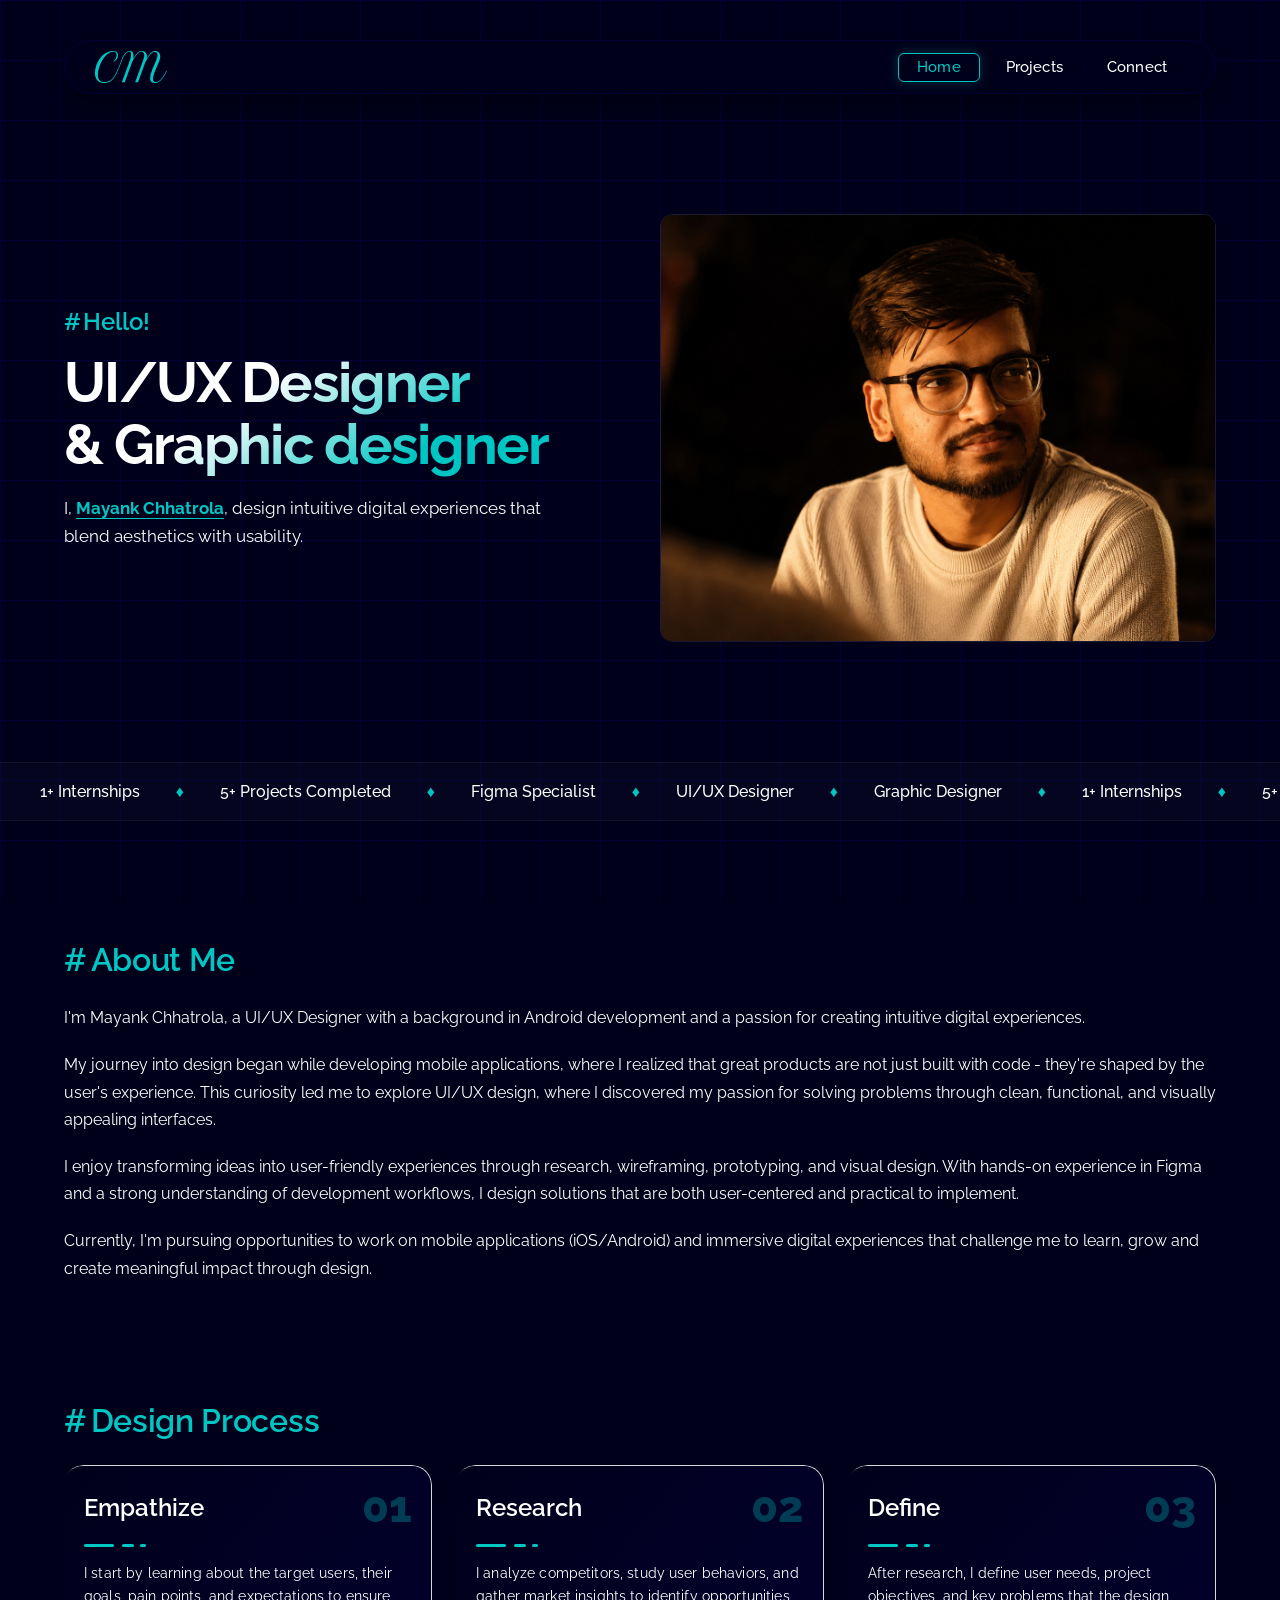
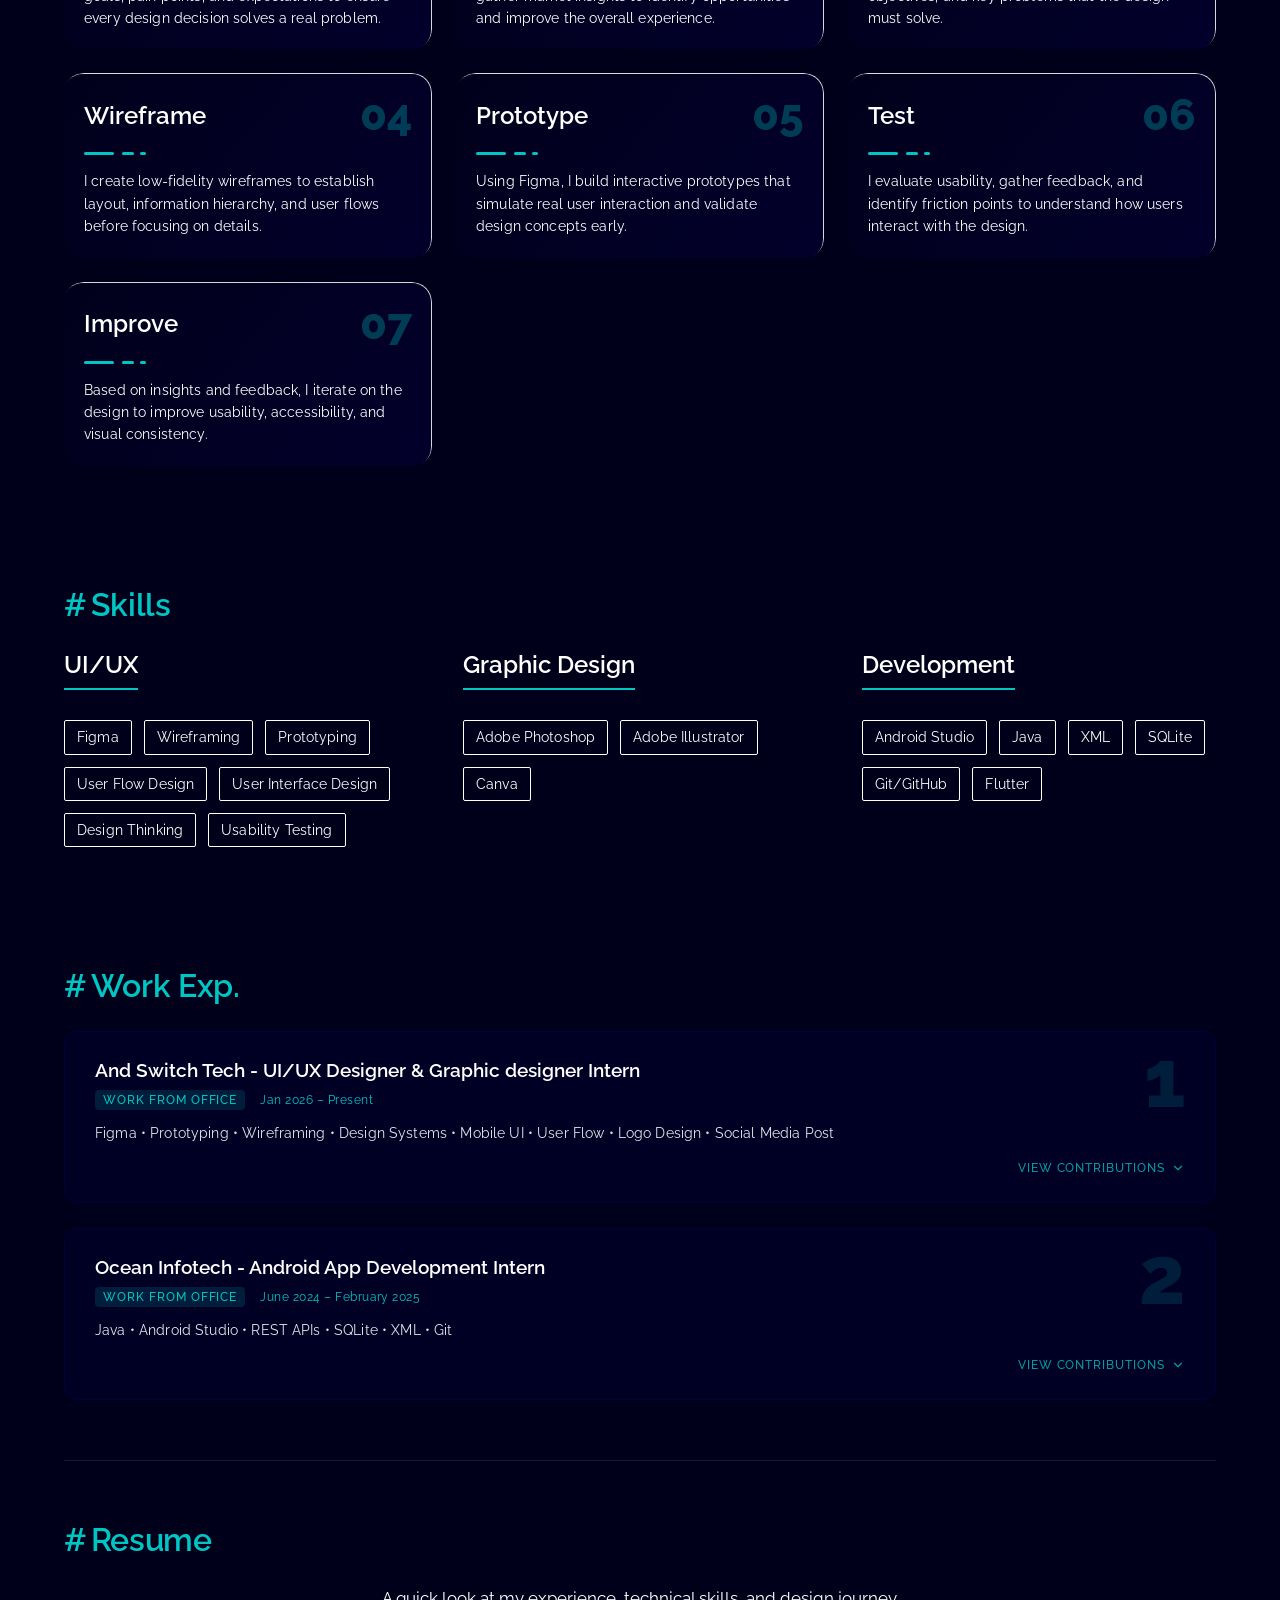
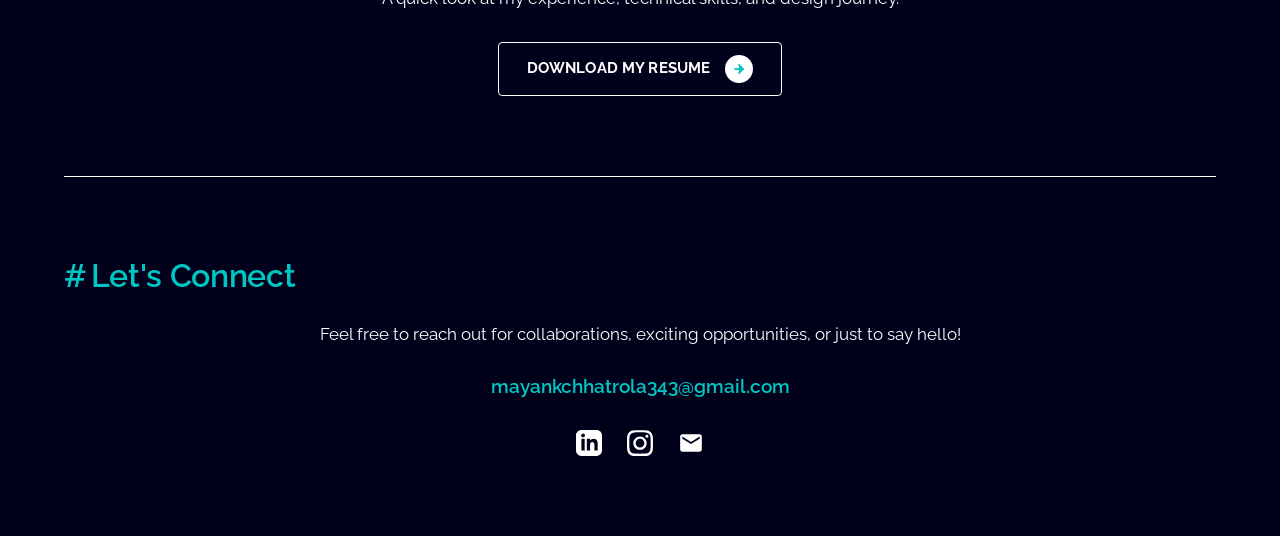
==== commit ced54e82: "Responsive changes" ====
--- a/index.html
+++ b/index.html
@@ -15,7 +15,7 @@
   <meta name="twitter:card" content="summary_large_image">
   <link rel="preconnect" href="https://fonts.googleapis.com">
   <link rel="preconnect" href="https://fonts.gstatic.com" crossorigin>
-  <link rel="stylesheet" href="style.css">
+  <link rel="stylesheet" href="style.css?v=3">
   <link rel="icon" type="image/png" href="assets/favicon.png">
 </head>
 
--- a/style.css
+++ b/style.css
@@ -640,8 +640,8 @@
   font-size: 44px;
   font-family: var(--font-accent);
   font-weight: 800;
-  color: rgba(0, 198, 195);
-  /* label color at 30% opacity */
+  color: var(--color-accent);
+  opacity: 0.3; /* 30% opacity */
   line-height: 1;
 }
 
@@ -825,23 +825,28 @@
   opacity: 0.9;
 }
 
+.exp-card-header-left {
+  position: relative;
+  z-index: 2;
+  padding-right: 60px;
+}
+
 .exp-card-header-right {
   position: absolute;
   right: 0;
   top: -10px;
-  z-index: -1;
+  z-index: 1;
 }
 
 .exp-card-number {
   font-size: 80px;
   font-family: var(--font-accent);
-  /* Raleway */
   font-weight: 800;
-  /* Extra bold */
-  color: rgba(0, 198, 195);
-  /* 30% label color */
+  color: var(--color-accent);
+  opacity: 0.15; /* 15% opacity watermark */
   line-height: 0.8;
   user-select: none;
+  pointer-events: none;
 }
 
 /* Accordion details toggle visual */
@@ -1523,6 +1528,8 @@
   text-decoration: none;
   display: inline-block;
   margin-bottom: 40px;
+  word-break: break-all;
+  max-width: 100%;
 }
 
 /* --- CONNECT PAGE SPECIFICS --- */
@@ -1849,6 +1856,10 @@
     padding: 20px;
   }
 
+  .exp-card-header-left {
+    padding-right: 40px;
+  }
+
   .exp-card-number {
     font-size: 50px;
   }
@@ -1870,6 +1881,11 @@
 
   .nda-container {
     padding: 25px 15px;
+  }
+
+  .nda-email {
+    font-size: 16px;
+    margin-bottom: 25px;
   }
 
   .connect-page-container {
